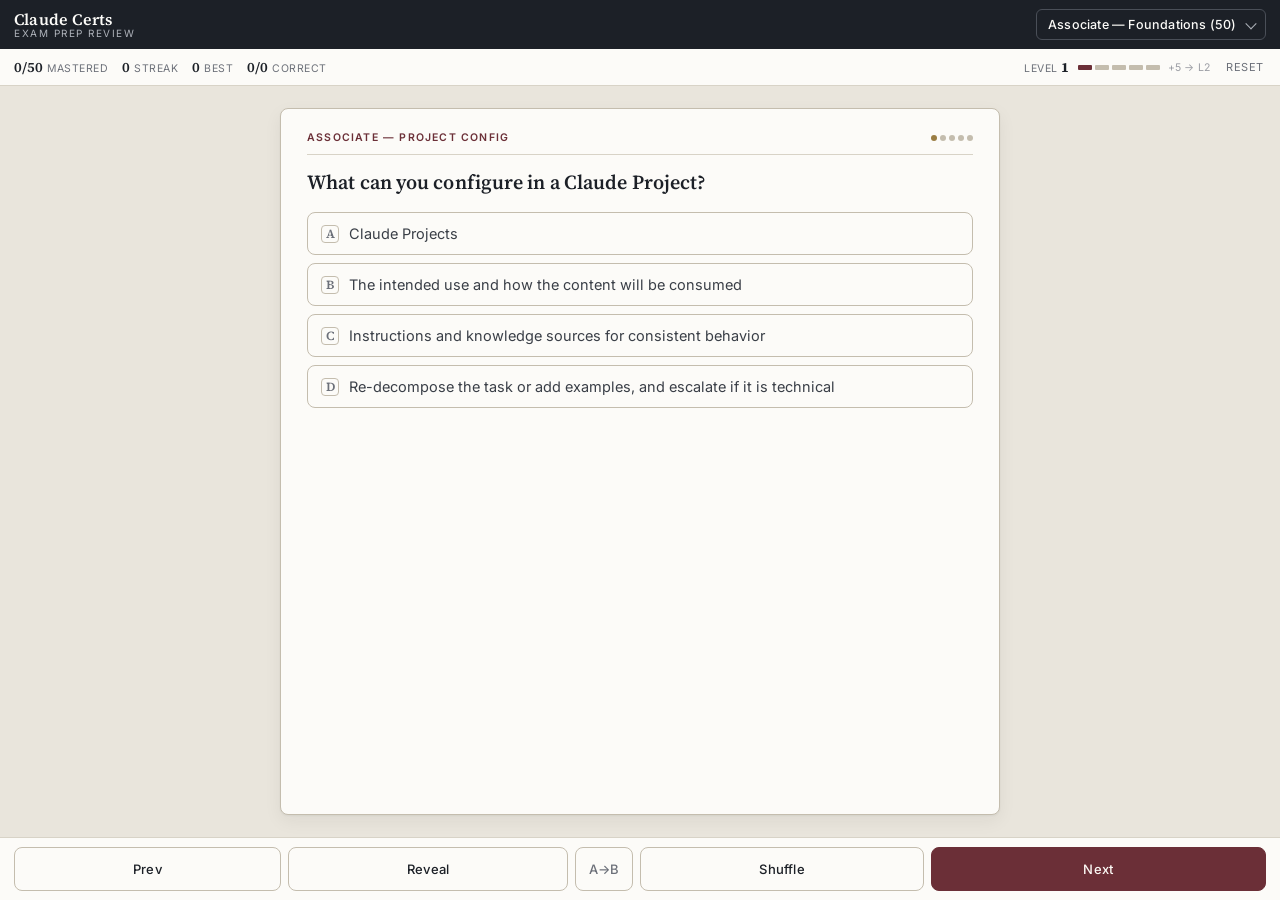
==== claude_certs/index.html @ cadf14af "Add Claude Certifications exam-prep flashcard app (claude_certs) New app at /claude_certs/ reusing t" ====
<!DOCTYPE html>
<html lang="en">
<head>
  <meta charset="UTF-8" />
  <meta name="viewport" content="width=device-width, initial-scale=1.0, viewport-fit=cover, maximum-scale=1.0, user-scalable=no" />
  <meta name="theme-color" content="#1c2027" />
  <meta name="description" content="Exam-prep multiple-choice review for the Claude certifications: Associate, Developer, and Architect." />
  <link rel="manifest" href="manifest.webmanifest" />
  <link rel="apple-touch-icon" href="icons/icon-192.png" />
  <link rel="preconnect" href="https://fonts.googleapis.com" />
  <link rel="preconnect" href="https://fonts.gstatic.com" crossorigin />
  <link href="https://fonts.googleapis.com/css2?family=Source+Serif+4:opsz,wght@8..60,400;8..60,600;8..60,700&family=Inter:wght@400;500;600&display=swap" rel="stylesheet" />
  <link rel="stylesheet" href="styles.css" />
  <title>Claude Certifications — Exam Prep</title>
</head>
<body>
  <!-- HEADER -->
  <header class="topbar">
    <div class="brand">
      <span class="brand-name">Claude Certs</span>
      <span class="brand-sub">Exam Prep Review</span>
    </div>
    <label class="cat-select-wrap" aria-label="Category">
      <select id="catSelect" class="cat-select"></select>
    </label>
  </header>

  <!-- STATUS STRIP: stats + adaptive level (compact) -->
  <div class="statusbar">
    <div class="stats" id="stats">
      <span class="stat"><b id="statMastered">0</b><span>mastered</span></span>
      <span class="stat"><b id="statStreak">0</b><span>streak</span></span>
      <span class="stat"><b id="statBest">0</b><span>best</span></span>
      <span class="stat"><b id="statScore">0/0</b><span>correct</span></span>
    </div>
    <div class="level" id="level" title="Adaptive difficulty">
      <span class="level-label">Level <b id="levelNum">1</b></span>
      <span class="level-bar" id="levelBar" aria-hidden="true"></span>
      <span class="level-hint" id="levelHint">+5 &rarr; L2</span>
    </div>
    <button class="link-btn" id="resetBtn" type="button">Reset</button>
  </div>

  <!-- CARD STAGE (~80% of viewport) -->
  <main class="stage">
    <article class="card" id="card">
      <div class="card-meta">
        <span class="concept" id="cardConcept">&mdash;</span>
        <span class="card-diff" id="cardDiff" title="Card difficulty" aria-label="Card difficulty"></span>
      </div>
      <h1 class="question" id="cardPrompt">&mdash;</h1>
      <ol class="options" id="options"></ol>
      <section class="answer" id="answerBlock" hidden>
        <div class="ans-line"><span class="ans-key">Prompt</span><span id="abA">&mdash;</span></div>
        <div class="ans-line"><span class="ans-key">Answer</span><span id="abB">&mdash;</span></div>
        <p class="ans-note" id="abNotes">&mdash;</p>
        <div class="ans-tags" id="tagsRow"></div>
      </section>
    </article>
  </main>

  <!-- BOTTOM NAV -->
  <nav class="navbar">
    <button class="nav-btn" id="prevBtn" type="button" aria-label="Previous">Prev</button>
    <button class="nav-btn" id="revealBtn" type="button">Reveal</button>
    <button class="nav-btn" id="dirBtn" type="button" aria-label="Toggle direction">A&rarr;B</button>
    <button class="nav-btn" id="shuffleBtn" type="button">Shuffle</button>
    <button class="nav-btn primary" id="nextBtn" type="button">Next</button>
  </nav>

  <!-- CATEGORY COMPLETE -->
  <div class="overlay" id="completeOverlay" hidden>
    <div class="overlay-card">
      <h2 class="overlay-title">Category complete</h2>
      <p class="overlay-text" id="completeSub">You have mastered every card in this category.</p>
      <div class="overlay-actions">
        <button class="overlay-btn primary" id="restartCatBtn" type="button">Restart category</button>
        <button class="overlay-btn" id="closeOverlayBtn" type="button">Close</button>
      </div>
    </div>
  </div>

  <script src="app.js"></script>
</body>
</html>
---- claude_certs/styles.css ----
/* ============================================================
   World History — Flashcard Review
   Restrained, scholarly aesthetic. Built for fast review.
   ============================================================ */
:root{
  --bg:#e9e5dc;          /* page */
  --surface:#fcfbf8;     /* card */
  --surface-2:#f4f1ea;   /* insets */
  --ink:#1c2027;         /* primary text */
  --ink-soft:#3a3f47;
  --muted:#6c7079;       /* secondary text */
  --faint:#9a9ca3;
  --line:#d8d3c7;        /* hairline borders */
  --line-strong:#c4bdae;
  --accent:#6b2f37;      /* muted oxblood — primary action */
  --accent-soft:#8a4049;
  --on-accent:#fbf8f4;
  --correct:#2f6a4c;
  --correct-bg:#e7efe9;
  --wrong:#8c3a3a;
  --wrong-bg:#f1e5e4;
  --gold:#9a7d43;        /* difficulty marks */
  --radius:8px;
  --serif:'Source Serif 4',Georgia,'Times New Roman',serif;
  --sans:'Inter',system-ui,-apple-system,sans-serif;
}
*{box-sizing:border-box;-webkit-tap-highlight-color:transparent;}
html,body{margin:0;padding:0;height:100%;}
body{
  font-family:var(--sans);
  background:var(--bg);
  color:var(--ink);
  display:flex;flex-direction:column;
  height:100dvh;overflow:hidden;
  padding:env(safe-area-inset-top) env(safe-area-inset-right) 0 env(safe-area-inset-left);
  -webkit-font-smoothing:antialiased;
  font-size:14px;
}

/* ---------- HEADER ---------- */
.topbar{
  flex:0 0 auto;display:flex;align-items:center;justify-content:space-between;
  gap:10px;padding:9px 14px;background:var(--ink);color:var(--surface);
}
.brand{display:flex;flex-direction:column;line-height:1.15;}
.brand-name{font-family:var(--serif);font-weight:600;font-size:16px;letter-spacing:.2px;}
.brand-sub{font-size:10px;letter-spacing:1.5px;text-transform:uppercase;color:#aeb2ba;}
.cat-select-wrap{position:relative;display:inline-flex;}
.cat-select{
  appearance:none;-webkit-appearance:none;
  font-family:var(--sans);font-size:12.5px;font-weight:500;color:var(--surface);
  background:transparent;border:1px solid #4a4f58;border-radius:6px;
  padding:7px 28px 7px 11px;cursor:pointer;letter-spacing:.2px;
}
.cat-select-wrap::after{
  content:"";position:absolute;right:11px;top:50%;width:7px;height:7px;
  border-right:1.5px solid #aeb2ba;border-bottom:1.5px solid #aeb2ba;
  transform:translateY(-65%) rotate(45deg);pointer-events:none;
}
.cat-select option{color:#1c2027;}

/* ---------- STATUS STRIP ---------- */
.statusbar{
  flex:0 0 auto;display:flex;align-items:center;gap:14px;
  padding:7px 14px;background:var(--surface);border-bottom:1px solid var(--line);
  overflow-x:auto;scrollbar-width:none;white-space:nowrap;
}
.statusbar::-webkit-scrollbar{display:none;}
.stats{display:flex;gap:14px;align-items:center;}
.stat{display:flex;align-items:baseline;gap:4px;font-size:10.5px;color:var(--muted);
  text-transform:uppercase;letter-spacing:.5px;}
.stat b{font-family:var(--serif);font-size:14px;font-weight:600;color:var(--ink);letter-spacing:0;}
.level{display:flex;align-items:center;gap:8px;margin-left:auto;}
.level-label{font-size:10.5px;text-transform:uppercase;letter-spacing:.5px;color:var(--muted);}
.level-label b{font-family:var(--serif);font-size:14px;color:var(--ink);}
.level-bar{display:inline-flex;gap:3px;}
.level-bar i{width:14px;height:5px;border-radius:1px;background:var(--line-strong);transition:background .25s;}
.level-bar i.on{background:var(--accent);}
.level-hint{font-size:10.5px;color:var(--faint);letter-spacing:.2px;}
.level.bump .level-label b{color:var(--accent);}
.link-btn{
  font-family:var(--sans);font-size:11px;color:var(--muted);background:none;border:none;
  cursor:pointer;text-transform:uppercase;letter-spacing:.6px;padding:4px 2px;
}
.link-btn:hover{color:var(--accent);}

/* ---------- STAGE / CARD (~80%) ---------- */
.stage{
  flex:1 1 auto;min-height:0;display:flex;
  padding:16px 14px;overflow:hidden;
}
.card{
  flex:1 1 auto;display:flex;flex-direction:column;min-height:0;
  background:var(--surface);border:1px solid var(--line-strong);border-radius:var(--radius);
  box-shadow:0 1px 2px rgba(28,32,39,.05),0 6px 18px rgba(28,32,39,.06);
  padding:16px 18px;max-width:720px;width:100%;margin:0 auto;
}
.card-meta{
  display:flex;align-items:center;justify-content:space-between;gap:10px;
  padding-bottom:10px;margin-bottom:12px;border-bottom:1px solid var(--line);
}
.concept{
  font-size:10.5px;font-weight:600;letter-spacing:1.2px;text-transform:uppercase;
  color:var(--accent);
}
.card-diff{display:inline-flex;gap:3px;align-items:center;flex:0 0 auto;}
.card-diff i{width:6px;height:6px;border-radius:50%;background:var(--line-strong);}
.card-diff i.on{background:var(--gold);}
.question{
  font-family:var(--serif);font-weight:600;font-size:19px;line-height:1.34;
  margin:2px 0 16px;color:var(--ink);letter-spacing:.1px;
}
.options{
  list-style:none;margin:0;padding:0;display:flex;flex-direction:column;gap:8px;
}
.opt{
  display:flex;align-items:flex-start;gap:10px;width:100%;text-align:left;
  font-family:var(--sans);font-size:14px;line-height:1.32;color:var(--ink-soft);
  background:var(--surface);border:1px solid var(--line-strong);border-radius:var(--radius);
  padding:11px 13px;cursor:pointer;transition:border-color .12s,background .12s;
}
.opt:hover{border-color:var(--muted);}
.opt .opt-key{
  flex:0 0 auto;font-family:var(--serif);font-weight:600;font-size:12.5px;color:var(--muted);
  width:18px;height:18px;display:flex;align-items:center;justify-content:center;
  border:1px solid var(--line-strong);border-radius:4px;margin-top:1px;
}
.opt[disabled]{cursor:default;}
.opt.correct{background:var(--correct-bg);border-color:var(--correct);color:var(--ink);}
.opt.correct .opt-key{border-color:var(--correct);color:var(--correct);}
.opt.wrong{background:var(--wrong-bg);border-color:var(--wrong);color:var(--ink);}
.opt.wrong .opt-key{border-color:var(--wrong);color:var(--wrong);}
.opt.dim{opacity:.55;}

/* ---------- ANSWER PANEL ---------- */
.answer{
  margin-top:14px;padding-top:14px;border-top:1px solid var(--line);
  overflow-y:auto;min-height:0;
}
.ans-line{display:flex;gap:10px;font-size:13.5px;line-height:1.4;margin-bottom:7px;color:var(--ink-soft);}
.ans-key{
  flex:0 0 64px;font-size:10px;text-transform:uppercase;letter-spacing:.8px;color:var(--faint);
  padding-top:2px;
}
.ans-line span:last-child{font-family:var(--serif);}
.ans-note{
  font-size:13px;line-height:1.5;color:var(--muted);margin:10px 0 0;
  padding-top:10px;border-top:1px dotted var(--line);font-style:normal;
}
.ans-tags{display:flex;flex-wrap:wrap;gap:6px;margin-top:12px;}
.tag{
  font-size:10.5px;letter-spacing:.3px;color:var(--muted);background:var(--surface-2);
  border:1px solid var(--line);border-radius:999px;padding:2px 9px;
}

/* ---------- BOTTOM NAV ---------- */
.navbar{
  flex:0 0 auto;display:flex;gap:7px;
  padding:9px 14px calc(9px + env(safe-area-inset-bottom));
  background:var(--surface);border-top:1px solid var(--line);
}
.nav-btn{
  flex:1 1 auto;min-height:44px;font-family:var(--sans);font-size:13px;font-weight:500;
  color:var(--ink);background:var(--surface);border:1px solid var(--line-strong);
  border-radius:var(--radius);cursor:pointer;letter-spacing:.2px;
  transition:background .12s,border-color .12s;padding:0 6px;
}
.nav-btn:hover{background:var(--surface-2);}
.nav-btn:active{background:#ece8df;}
.nav-btn#dirBtn{flex:0 0 auto;min-width:58px;color:var(--muted);}
.nav-btn.primary{background:var(--accent);border-color:var(--accent);color:var(--on-accent);flex:1.3 1 auto;}
.nav-btn.primary:hover{background:var(--accent-soft);}

/* ---------- OVERLAY ---------- */
.overlay{
  position:fixed;inset:0;z-index:50;display:flex;align-items:center;justify-content:center;
  background:rgba(28,32,39,.55);backdrop-filter:blur(2px);padding:24px;
}
.overlay[hidden]{display:none;}
.overlay-card{
  background:var(--surface);border:1px solid var(--line-strong);border-radius:10px;
  box-shadow:0 16px 48px rgba(28,32,39,.28);padding:26px 24px;max-width:380px;text-align:center;
}
.overlay-title{
  font-family:var(--serif);font-weight:700;font-size:22px;margin:0 0 8px;color:var(--ink);
}
.overlay-text{font-size:13.5px;line-height:1.5;color:var(--muted);margin:0 0 20px;}
.overlay-actions{display:flex;gap:9px;justify-content:center;}
.overlay-btn{
  font-family:var(--sans);font-size:13px;font-weight:500;padding:10px 16px;cursor:pointer;
  border:1px solid var(--line-strong);border-radius:var(--radius);background:var(--surface);color:var(--ink);
}
.overlay-btn:hover{background:var(--surface-2);}
.overlay-btn.primary{background:var(--accent);border-color:var(--accent);color:var(--on-accent);}
.overlay-btn.primary:hover{background:var(--accent-soft);}

/* ---------- larger screens ---------- */
@media(min-width:640px){
  body{font-size:15px;}
  .question{font-size:21px;}
  .opt{font-size:14.5px;}
  .stage{padding:22px 18px;}
  .card{padding:22px 26px;}
}
@media(min-height:780px){
  .question{font-size:20px;}
}
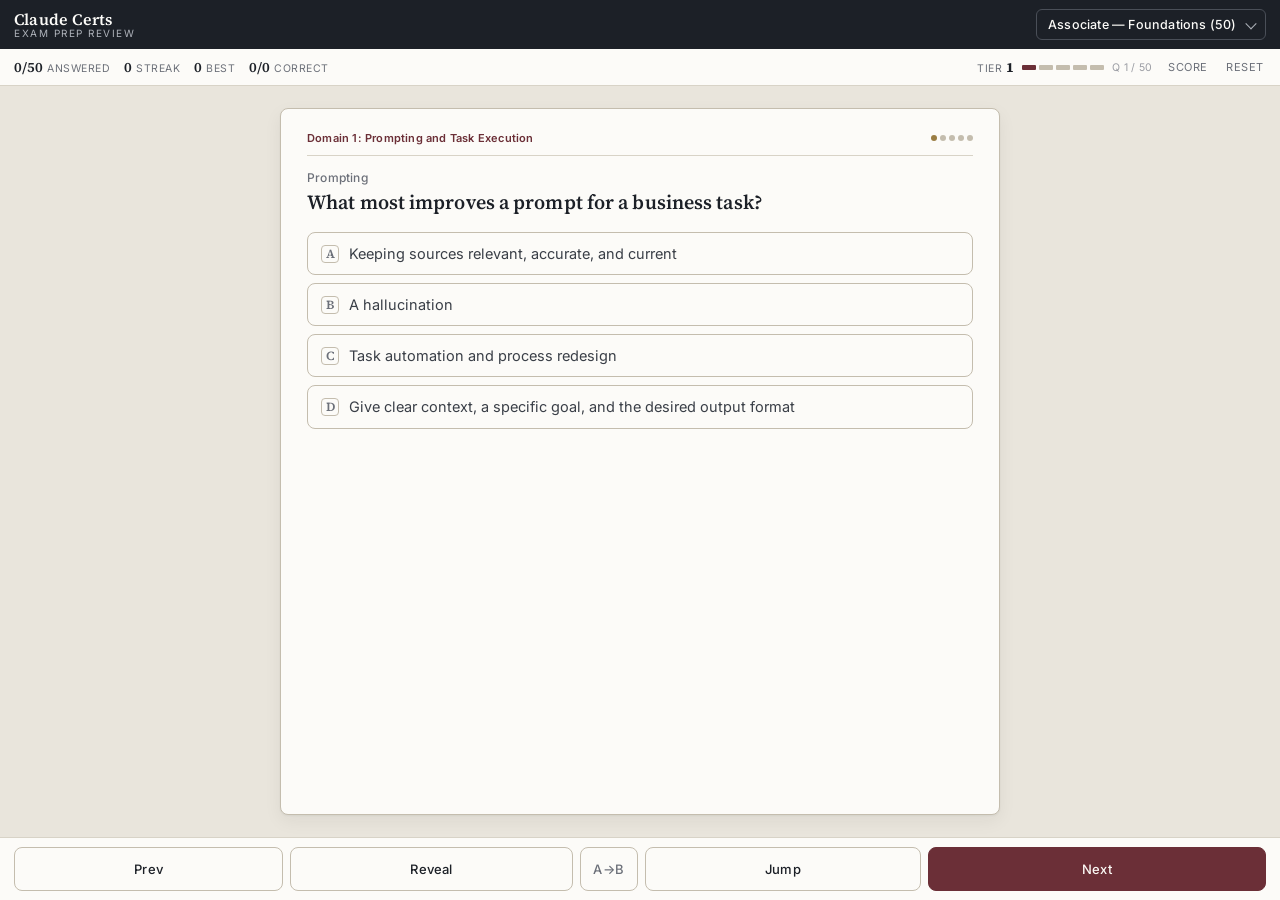
==== commit da620d8b: "claude_certs: section labels, easiest-first order, per-section scoring - Label every question with i" ====
--- a/claude_certs/index.html
+++ b/claude_certs/index.html
@@ -25,19 +25,20 @@
     </label>
   </header>
 
-  <!-- STATUS STRIP: stats + adaptive level (compact) -->
+  <!-- STATUS STRIP: progress + current tier (compact) -->
   <div class="statusbar">
     <div class="stats" id="stats">
-      <span class="stat"><b id="statMastered">0</b><span>mastered</span></span>
+      <span class="stat"><b id="statMastered">0/0</b><span>answered</span></span>
       <span class="stat"><b id="statStreak">0</b><span>streak</span></span>
       <span class="stat"><b id="statBest">0</b><span>best</span></span>
       <span class="stat"><b id="statScore">0/0</b><span>correct</span></span>
     </div>
-    <div class="level" id="level" title="Adaptive difficulty">
-      <span class="level-label">Level <b id="levelNum">1</b></span>
+    <div class="level" id="level" title="Current question difficulty tier">
+      <span class="level-label">Tier <b id="levelNum">1</b></span>
       <span class="level-bar" id="levelBar" aria-hidden="true"></span>
-      <span class="level-hint" id="levelHint">+5 &rarr; L2</span>
+      <span class="level-hint" id="levelHint">Q 1 / 50</span>
     </div>
+    <button class="link-btn" id="resultsBtn" type="button">Score</button>
     <button class="link-btn" id="resetBtn" type="button">Reset</button>
   </div>
 
@@ -48,6 +49,7 @@
         <span class="concept" id="cardConcept">&mdash;</span>
         <span class="card-diff" id="cardDiff" title="Card difficulty" aria-label="Card difficulty"></span>
       </div>
+      <div class="card-topic" id="cardTopic">&mdash;</div>
       <h1 class="question" id="cardPrompt">&mdash;</h1>
       <ol class="options" id="options"></ol>
       <section class="answer" id="answerBlock" hidden>
@@ -64,15 +66,23 @@
     <button class="nav-btn" id="prevBtn" type="button" aria-label="Previous">Prev</button>
     <button class="nav-btn" id="revealBtn" type="button">Reveal</button>
     <button class="nav-btn" id="dirBtn" type="button" aria-label="Toggle direction">A&rarr;B</button>
-    <button class="nav-btn" id="shuffleBtn" type="button">Shuffle</button>
+    <button class="nav-btn" id="shuffleBtn" type="button" title="Jump to next unanswered">Jump</button>
     <button class="nav-btn primary" id="nextBtn" type="button">Next</button>
   </nav>
 
-  <!-- CATEGORY COMPLETE -->
+  <!-- CATEGORY RESULTS -->
   <div class="overlay" id="completeOverlay" hidden>
-    <div class="overlay-card">
-      <h2 class="overlay-title">Category complete</h2>
-      <p class="overlay-text" id="completeSub">You have mastered every card in this category.</p>
+    <div class="overlay-card results-card">
+      <h2 class="overlay-title" id="resultTitle">Results</h2>
+      <p class="overlay-text" id="resultOverall">&mdash;</p>
+      <div class="results" id="resultRows"></div>
+      <div class="prompt-box">
+        <div class="prompt-head">
+          <span>Prompt to generate questions for your weak areas</span>
+          <button class="copy-btn" id="copyPromptBtn" type="button">Copy</button>
+        </div>
+        <textarea class="prompt-text" id="weakPrompt" readonly rows="6" spellcheck="false"></textarea>
+      </div>
       <div class="overlay-actions">
         <button class="overlay-btn primary" id="restartCatBtn" type="button">Restart category</button>
         <button class="overlay-btn" id="closeOverlayBtn" type="button">Close</button>
--- a/claude_certs/styles.css
+++ b/claude_certs/styles.css
@@ -205,3 +205,47 @@
 @media(min-height:780px){
   .question{font-size:20px;}
 }
+
+/* ============================================================
+   Certs-specific: section label, topic, results, weak-area prompt
+   ============================================================ */
+/* the concept slot now carries the exam-domain (section) label */
+.concept{
+  text-transform:none;letter-spacing:.2px;font-size:11px;font-weight:600;
+  line-height:1.3;white-space:normal;
+}
+.card-topic{
+  font-size:12px;font-weight:500;color:var(--muted);letter-spacing:.2px;
+  margin:2px 0 2px;
+}
+.level{cursor:default;}
+
+/* results overlay */
+.results-card{max-width:440px;width:100%;max-height:88dvh;overflow-y:auto;text-align:left;}
+.results-card .overlay-title{text-align:left;font-size:19px;}
+.results-card .overlay-text{text-align:left;margin-bottom:14px;}
+.results{display:flex;flex-direction:column;gap:9px;margin-bottom:16px;}
+.res-row{display:grid;grid-template-columns:1fr auto;grid-template-areas:"dom score" "bar bar";gap:4px 10px;align-items:center;}
+.res-dom{grid-area:dom;font-size:12px;font-weight:500;color:var(--ink);line-height:1.25;}
+.res-score{grid-area:score;font-family:var(--serif);font-size:12.5px;font-weight:600;color:var(--muted);white-space:nowrap;}
+.res-bar{grid-area:bar;height:6px;border-radius:3px;background:var(--surface-2);border:1px solid var(--line);overflow:hidden;}
+.res-bar i{display:block;height:100%;background:var(--correct);}
+.res-row.weak .res-bar i{background:var(--wrong);}
+.res-row.weak .res-score{color:var(--wrong);}
+
+/* weak-area prompt box */
+.prompt-box{border:1px solid var(--line-strong);border-radius:var(--radius);overflow:hidden;margin-bottom:16px;}
+.prompt-head{
+  display:flex;align-items:center;justify-content:space-between;gap:8px;
+  background:var(--surface-2);padding:7px 10px;font-size:11px;font-weight:600;color:var(--muted);
+  border-bottom:1px solid var(--line);
+}
+.copy-btn{
+  font-family:var(--sans);font-size:11px;font-weight:600;color:var(--on-accent);background:var(--accent);
+  border:none;border-radius:6px;padding:4px 12px;cursor:pointer;letter-spacing:.3px;
+}
+.copy-btn:hover{background:var(--accent-soft);}
+.prompt-text{
+  width:100%;border:none;resize:vertical;padding:10px;font-family:var(--sans);font-size:11.5px;
+  line-height:1.45;color:var(--ink-soft);background:var(--surface);outline:none;display:block;
+}
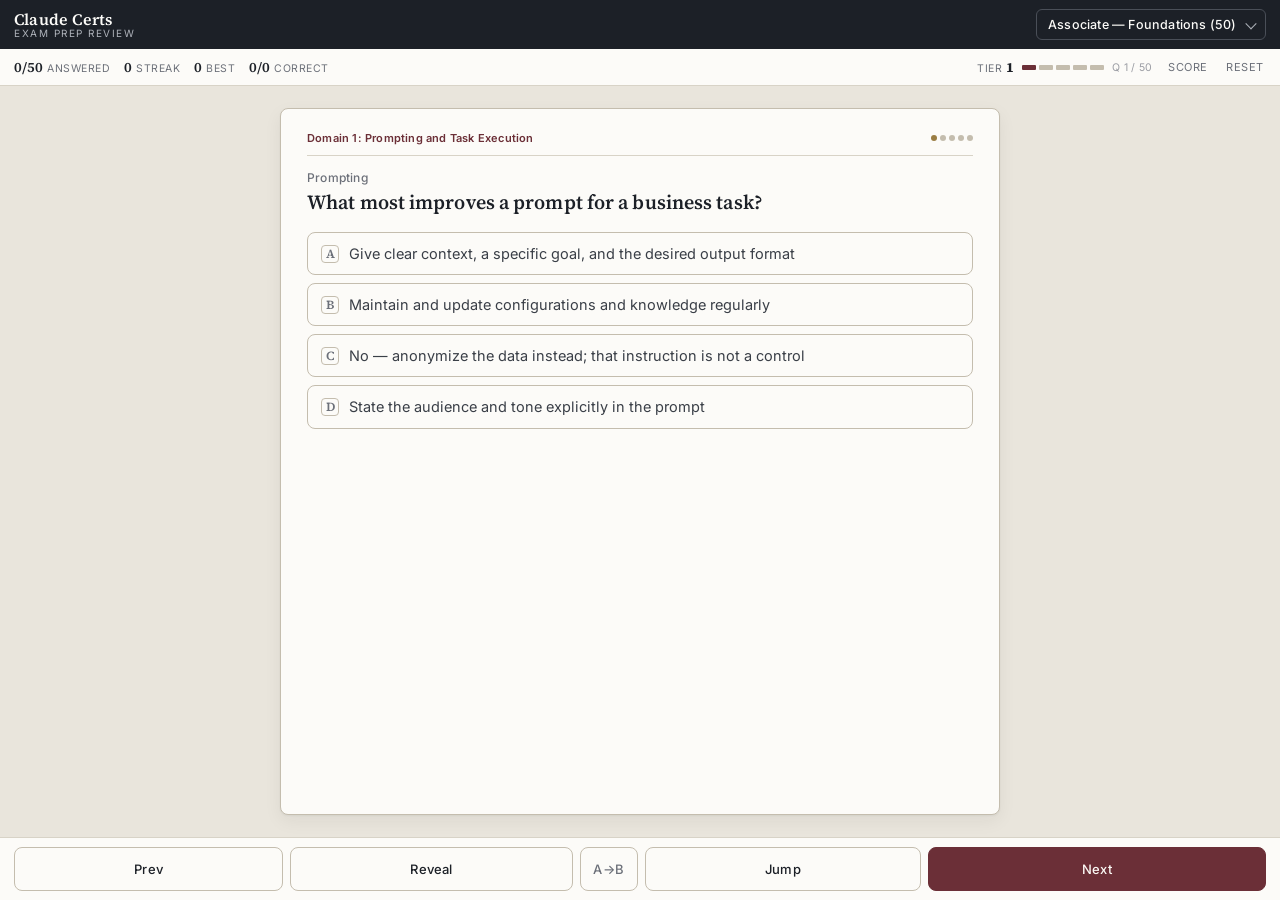
==== commit c2af9940: "claude_certs: auto-advance on correct answers after a 3s explanation On a correct selection, reveal " ====
--- a/claude_certs/index.html
+++ b/claude_certs/index.html
@@ -61,6 +61,13 @@
     </article>
   </main>
 
+  <!-- AUTO-ADVANCE BANNER (correct answers) -->
+  <div class="autoadvance" id="autoAdvance" hidden>
+    <span class="aa-text" id="autoAdvanceText">Correct — next question&hellip;</span>
+    <span class="aa-bar" id="autoAdvanceBar"><i></i></span>
+    <button class="aa-stay" id="stayBtn" type="button">Stay</button>
+  </div>
+
   <!-- BOTTOM NAV -->
   <nav class="navbar">
     <button class="nav-btn" id="prevBtn" type="button" aria-label="Previous">Prev</button>
--- a/claude_certs/styles.css
+++ b/claude_certs/styles.css
@@ -233,6 +233,21 @@
 .res-row.weak .res-bar i{background:var(--wrong);}
 .res-row.weak .res-score{color:var(--wrong);}
 
+/* auto-advance banner (correct answers) */
+.autoadvance{
+  flex:0 0 auto;display:flex;align-items:center;gap:12px;
+  padding:9px 14px;background:var(--correct-bg);border-top:1px solid var(--correct);
+}
+.autoadvance[hidden]{display:none;}
+.aa-text{font-size:12.5px;font-weight:600;color:var(--correct);white-space:nowrap;}
+.aa-bar{flex:1 1 auto;height:5px;border-radius:3px;background:rgba(47,106,76,.18);overflow:hidden;}
+.aa-bar i{display:block;height:100%;width:100%;background:var(--correct);}
+.aa-stay{
+  flex:0 0 auto;font-family:var(--sans);font-size:11.5px;font-weight:600;color:var(--correct);
+  background:transparent;border:1px solid var(--correct);border-radius:6px;padding:5px 12px;cursor:pointer;
+}
+.aa-stay:hover{background:rgba(47,106,76,.10);}
+
 /* weak-area prompt box */
 .prompt-box{border:1px solid var(--line-strong);border-radius:var(--radius);overflow:hidden;margin-bottom:16px;}
 .prompt-head{
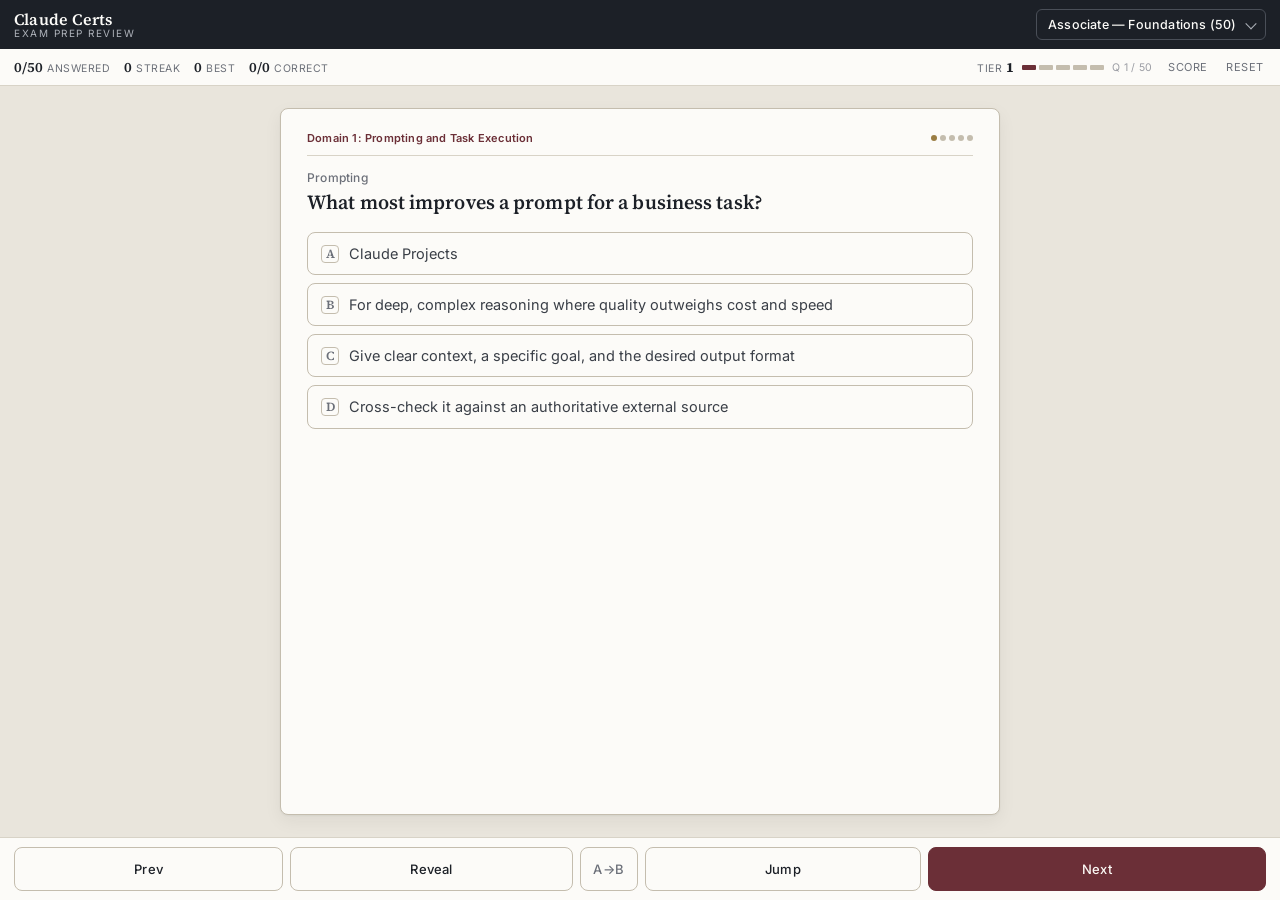
==== commit a986577c: "claude_certs: engine for mastery formats and hand-authored distractors App-side support for four new" ====
--- a/claude_certs/index.html
+++ b/claude_certs/index.html
@@ -49,12 +49,17 @@
         <span class="concept" id="cardConcept">&mdash;</span>
         <span class="card-diff" id="cardDiff" title="Card difficulty" aria-label="Card difficulty"></span>
       </div>
-      <div class="card-topic" id="cardTopic">&mdash;</div>
+      <div class="card-topic-row">
+        <span class="card-topic" id="cardTopic">&mdash;</span>
+        <span class="mastery-badge" id="masteryBadge" hidden>MASTERY</span>
+      </div>
       <h1 class="question" id="cardPrompt">&mdash;</h1>
       <ol class="options" id="options"></ol>
+      <div class="interact" id="interact" hidden></div>
       <section class="answer" id="answerBlock" hidden>
         <div class="ans-line"><span class="ans-key">Prompt</span><span id="abA">&mdash;</span></div>
         <div class="ans-line"><span class="ans-key">Answer</span><span id="abB">&mdash;</span></div>
+        <ul class="rubric" id="abRubric" hidden></ul>
         <p class="ans-note" id="abNotes">&mdash;</p>
         <div class="ans-tags" id="tagsRow"></div>
       </section>
--- a/claude_certs/styles.css
+++ b/claude_certs/styles.css
@@ -233,6 +233,78 @@
 .res-row.weak .res-bar i{background:var(--wrong);}
 .res-row.weak .res-score{color:var(--wrong);}
 
+/* ---------- mastery items ---------- */
+.card-topic-row{display:flex;align-items:center;gap:8px;margin:2px 0;}
+.card-topic{margin:0;}
+.mastery-badge{
+  font-size:9px;font-weight:700;letter-spacing:1px;color:var(--on-accent);
+  background:var(--accent);border-radius:4px;padding:2px 7px;white-space:nowrap;
+}
+.mastery-badge[hidden]{display:none;}
+.interact{display:flex;flex-direction:column;gap:10px;}
+.interact[hidden]{display:none;}
+.interact-hint{font-size:11.5px;color:var(--faint);letter-spacing:.2px;}
+.interact-controls{display:flex;gap:8px;justify-content:flex-end;}
+.check-btn{
+  font-family:var(--sans);font-size:13px;font-weight:600;padding:10px 18px;cursor:pointer;
+  background:var(--accent);border:1px solid var(--accent);border-radius:var(--radius);color:var(--on-accent);
+}
+.check-btn:hover{background:var(--accent-soft);}
+.check-btn:disabled{opacity:.45;cursor:default;}
+.check-btn.ghost{background:var(--surface);color:var(--ink);border-color:var(--line-strong);}
+.check-btn.good-btn{background:var(--correct);border-color:var(--correct);}
+.check-btn.bad-btn{background:var(--wrong);border-color:var(--wrong);}
+.answered-note{font-size:13px;font-weight:600;padding:9px 12px;border-radius:var(--radius);}
+.answered-note.good{color:var(--correct);background:var(--correct-bg);}
+.answered-note.bad{color:var(--wrong);background:var(--wrong-bg);}
+
+/* cloze */
+.cloze-row{display:flex;gap:8px;}
+.cloze-input{
+  flex:1 1 auto;font-family:var(--sans);font-size:15px;padding:10px 12px;
+  border:1px solid var(--line-strong);border-radius:var(--radius);background:var(--surface);
+  color:var(--ink);outline:none;min-width:0;
+}
+.cloze-input:focus{border-color:var(--accent);}
+.cloze-input.good{border-color:var(--correct);background:var(--correct-bg);}
+.cloze-input.bad{border-color:var(--wrong);background:var(--wrong-bg);}
+
+/* order */
+.order-pool{display:flex;flex-direction:column;gap:7px;}
+.order-item{
+  font-family:var(--sans);font-size:13.5px;text-align:left;line-height:1.3;
+  background:var(--surface);border:1px solid var(--line-strong);border-radius:var(--radius);
+  padding:10px 12px;cursor:pointer;color:var(--ink-soft);
+}
+.order-item:hover{border-color:var(--muted);}
+.order-item:disabled{opacity:.4;cursor:default;}
+.order-picked{
+  margin:0;padding:8px 10px 8px 30px;border:1px dashed var(--line-strong);border-radius:var(--radius);
+  min-height:38px;display:flex;flex-direction:column;gap:5px;font-size:13px;color:var(--ink);
+}
+.order-picked.good{border-color:var(--correct);background:var(--correct-bg);}
+.order-picked.bad{border-color:var(--wrong);background:var(--wrong-bg);}
+
+/* match */
+.match-grid{display:grid;grid-template-columns:1fr 1fr;gap:8px;}
+.match-col{display:flex;flex-direction:column;gap:7px;min-width:0;}
+.match-item{
+  font-family:var(--sans);font-size:12.5px;text-align:left;line-height:1.3;
+  background:var(--surface);border:1px solid var(--line-strong);border-radius:var(--radius);
+  padding:9px 10px;cursor:pointer;color:var(--ink-soft);word-wrap:break-word;
+}
+.match-item:hover{border-color:var(--muted);}
+.match-item.sel{border-color:var(--accent);background:#f6ecec;}
+.match-item.paired{border-color:var(--gold);opacity:.75;}
+.match-item.locked{cursor:default;}
+.match-grid.good .match-item{border-color:var(--correct);background:var(--correct-bg);opacity:1;}
+.match-grid.bad .match-item.paired{border-color:var(--wrong);background:var(--wrong-bg);}
+
+/* rubric */
+.rubric{margin:4px 0 8px;padding-left:20px;font-size:13px;line-height:1.5;color:var(--ink-soft);}
+.rubric li{margin-bottom:3px;}
+.rubric[hidden]{display:none;}
+
 /* auto-advance banner (correct answers) */
 .autoadvance{
   flex:0 0 auto;display:flex;align-items:center;gap:12px;
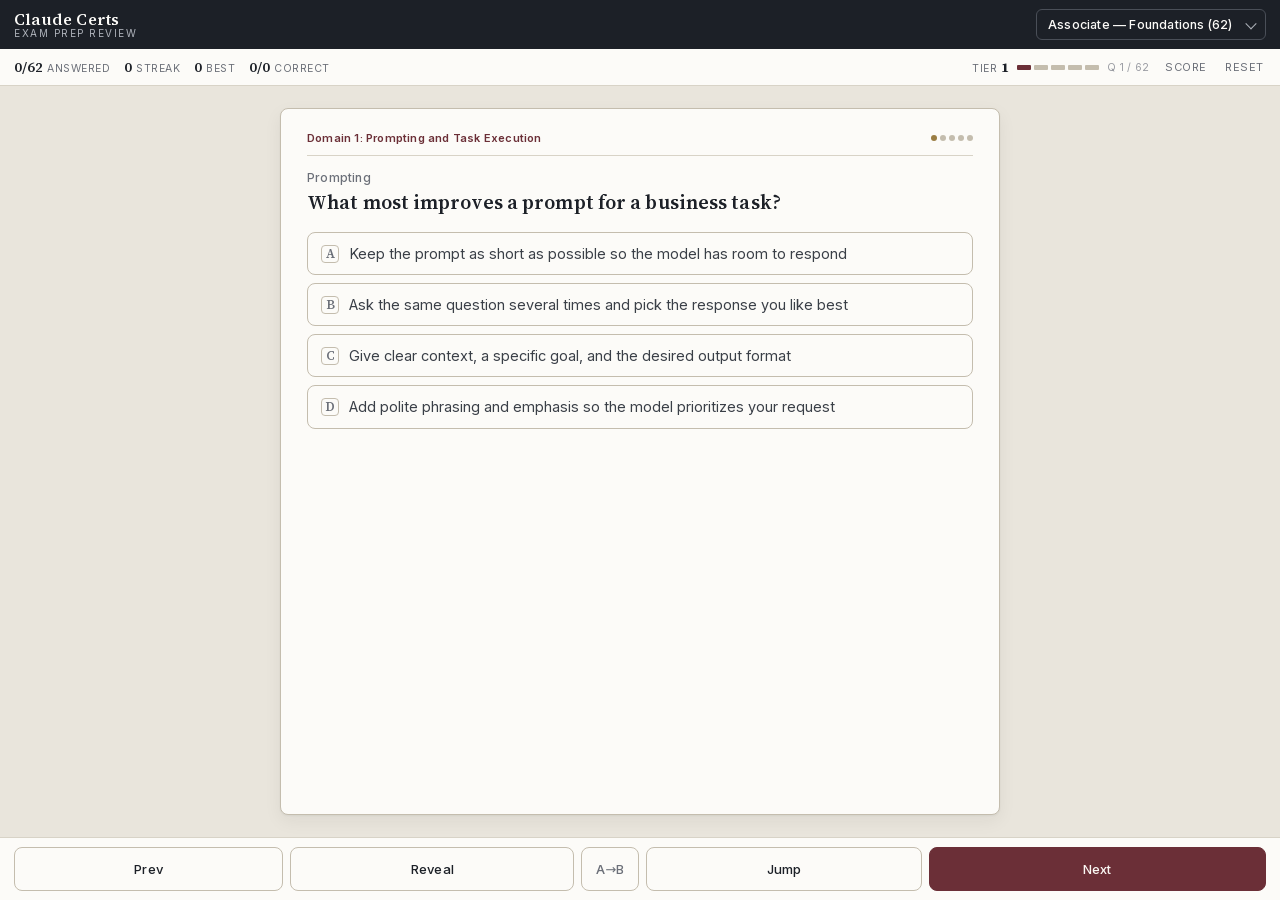
==== commit c69ff04a: "claude_certs: full offline PWA — bundle fonts, pre-cache deck, iOS install meta Make the Claude Cert" ====
--- a/claude_certs/index.html
+++ b/claude_certs/index.html
@@ -7,9 +7,12 @@
   <meta name="description" content="Exam-prep multiple-choice review for the Claude certifications: Associate, Developer, and Architect." />
   <link rel="manifest" href="manifest.webmanifest" />
   <link rel="apple-touch-icon" href="icons/icon-192.png" />
-  <link rel="preconnect" href="https://fonts.googleapis.com" />
-  <link rel="preconnect" href="https://fonts.gstatic.com" crossorigin />
-  <link href="https://fonts.googleapis.com/css2?family=Source+Serif+4:opsz,wght@8..60,400;8..60,600;8..60,700&family=Inter:wght@400;500;600&display=swap" rel="stylesheet" />
+  <link rel="apple-touch-icon" sizes="192x192" href="icons/icon-192.png" />
+  <meta name="apple-mobile-web-app-capable" content="yes" />
+  <meta name="mobile-web-app-capable" content="yes" />
+  <meta name="apple-mobile-web-app-status-bar-style" content="black-translucent" />
+  <meta name="apple-mobile-web-app-title" content="Claude Certs" />
+  <link rel="stylesheet" href="fonts.css" />
   <link rel="stylesheet" href="styles.css" />
   <title>Claude Certifications — Exam Prep</title>
 </head>
--- a/claude_certs/fonts.css
+++ b/claude_certs/fonts.css
@@ -0,0 +1,16 @@
+/* Self-hosted fonts — bundled for full offline operation (no Google Fonts).
+   Both are variable fonts, so one file covers the whole weight range. */
+@font-face {
+  font-family: 'Source Serif 4';
+  font-style: normal;
+  font-weight: 400 700;
+  font-display: swap;
+  src: url('fonts/source-serif-4.woff2') format('woff2');
+}
+@font-face {
+  font-family: 'Inter';
+  font-style: normal;
+  font-weight: 400 600;
+  font-display: swap;
+  src: url('fonts/inter.woff2') format('woff2');
+}
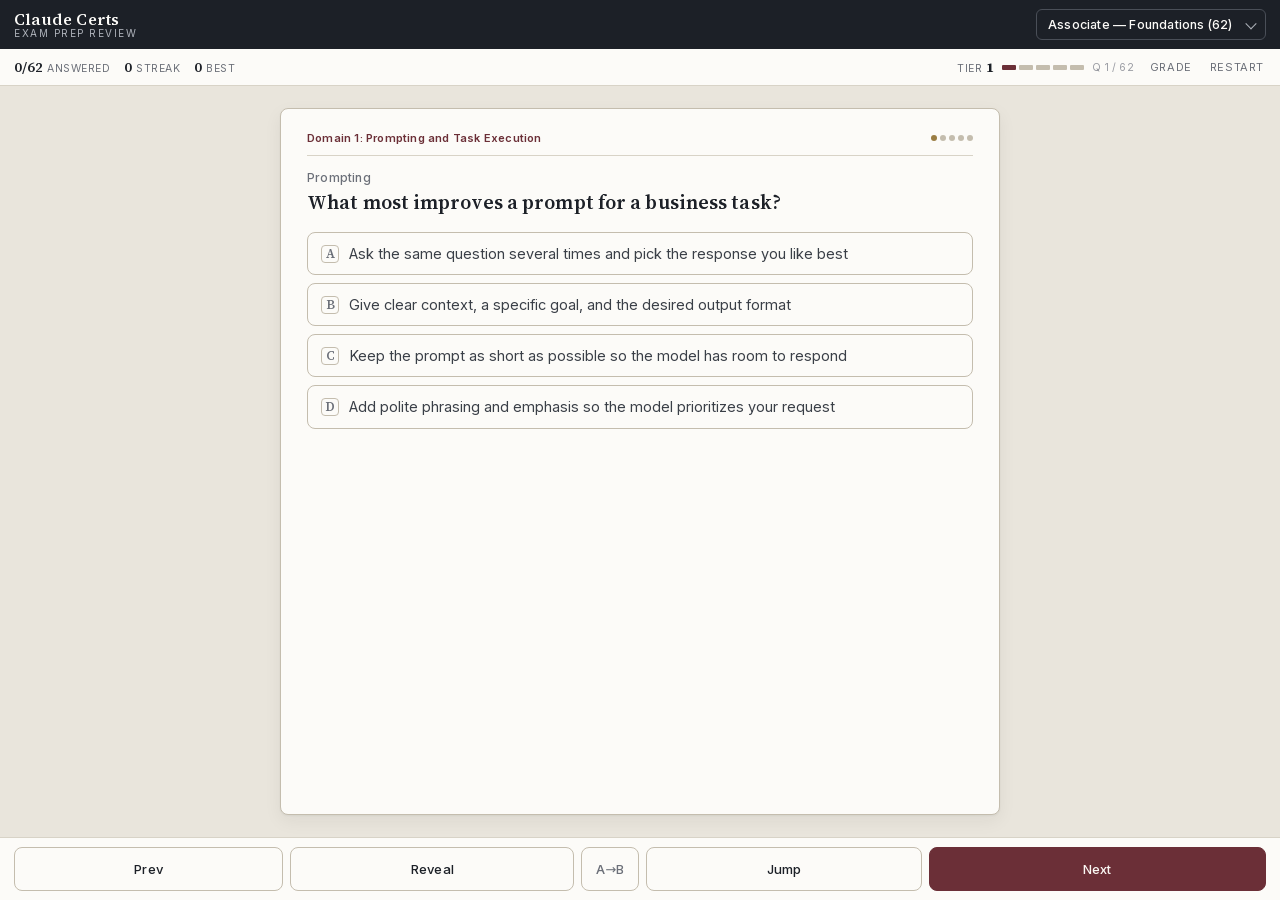
==== commit 8cf3e6c5: "claude_certs: restart-confirm, final-only grading, bold correct-answer highlight Three review-experi" ====
--- a/claude_certs/index.html
+++ b/claude_certs/index.html
@@ -34,15 +34,14 @@
       <span class="stat"><b id="statMastered">0/0</b><span>answered</span></span>
       <span class="stat"><b id="statStreak">0</b><span>streak</span></span>
       <span class="stat"><b id="statBest">0</b><span>best</span></span>
-      <span class="stat"><b id="statScore">0/0</b><span>correct</span></span>
     </div>
     <div class="level" id="level" title="Current question difficulty tier">
       <span class="level-label">Tier <b id="levelNum">1</b></span>
       <span class="level-bar" id="levelBar" aria-hidden="true"></span>
       <span class="level-hint" id="levelHint">Q 1 / 50</span>
     </div>
-    <button class="link-btn" id="resultsBtn" type="button">Score</button>
-    <button class="link-btn" id="resetBtn" type="button">Reset</button>
+    <button class="link-btn" id="resultsBtn" type="button">Grade</button>
+    <button class="link-btn" id="resetBtn" type="button">Restart</button>
   </div>
 
   <!-- CARD STAGE (~80% of viewport) -->
@@ -89,6 +88,11 @@
   <div class="overlay" id="completeOverlay" hidden>
     <div class="overlay-card results-card">
       <h2 class="overlay-title" id="resultTitle">Results</h2>
+      <div class="final-grade" id="finalGrade">
+        <span class="fg-score" id="fgScore">&mdash;</span>
+        <span class="fg-pct" id="fgPct">&mdash;</span>
+        <span class="fg-label" id="fgLabel">correct</span>
+      </div>
       <p class="overlay-text" id="resultOverall">&mdash;</p>
       <div class="results" id="resultRows"></div>
       <div class="prompt-box">
--- a/claude_certs/styles.css
+++ b/claude_certs/styles.css
@@ -126,11 +126,29 @@
   border:1px solid var(--line-strong);border-radius:4px;margin-top:1px;
 }
 .opt[disabled]{cursor:default;}
-.opt.correct{background:var(--correct-bg);border-color:var(--correct);color:var(--ink);}
-.opt.correct .opt-key{border-color:var(--correct);color:var(--correct);}
-.opt.wrong{background:var(--wrong-bg);border-color:var(--wrong);color:var(--ink);}
-.opt.wrong .opt-key{border-color:var(--wrong);color:var(--wrong);}
-.opt.dim{opacity:.55;}
+/* Correct answer: bold green highlight + a "CORRECT" badge, so a miss
+   never looks like an accident. */
+.opt.correct{
+  background:var(--correct-bg);border:2px solid var(--correct);color:var(--ink);
+  font-weight:600;padding:10px 12px;
+}
+.opt.correct .opt-key{border-color:var(--correct);color:#fff;background:var(--correct);}
+.opt.correct::after{
+  content:'✓ CORRECT';margin-left:auto;flex:0 0 auto;align-self:center;
+  font-family:var(--sans);font-size:10px;font-weight:700;letter-spacing:.6px;
+  color:#fff;background:var(--correct);border-radius:5px;padding:3px 7px;
+}
+/* Your wrong pick: red highlight + a "YOUR ANSWER" badge. */
+.opt.wrong{
+  background:var(--wrong-bg);border:2px solid var(--wrong);color:var(--ink);padding:10px 12px;
+}
+.opt.wrong .opt-key{border-color:var(--wrong);color:#fff;background:var(--wrong);}
+.opt.wrong::after{
+  content:'✗ YOUR ANSWER';margin-left:auto;flex:0 0 auto;align-self:center;
+  font-family:var(--sans);font-size:10px;font-weight:700;letter-spacing:.6px;
+  color:#fff;background:var(--wrong);border-radius:5px;padding:3px 7px;
+}
+.opt.dim{opacity:.5;}
 
 /* ---------- ANSWER PANEL ---------- */
 .answer{
@@ -184,6 +202,21 @@
 .overlay-title{
   font-family:var(--serif);font-weight:700;font-size:22px;margin:0 0 8px;color:var(--ink);
 }
+/* Big final grade — the only place the score is revealed. */
+.final-grade{
+  display:flex;flex-direction:column;align-items:center;gap:2px;
+  margin:4px 0 16px;padding:16px 12px;border-radius:12px;
+  border:2px solid var(--line-strong);background:var(--surface-2);
+}
+.final-grade.pass{border-color:var(--correct);background:var(--correct-bg);}
+.final-grade.mid{border-color:#b8862f;background:#f5ecda;}
+.final-grade.fail{border-color:var(--wrong);background:var(--wrong-bg);}
+.fg-score{font-family:var(--serif);font-weight:700;font-size:38px;line-height:1;color:var(--ink);}
+.fg-pct{font-family:var(--serif);font-weight:600;font-size:17px;color:var(--muted);margin-top:3px;}
+.final-grade.pass .fg-pct{color:var(--correct);}
+.final-grade.mid .fg-pct{color:#8a6316;}
+.final-grade.fail .fg-pct{color:var(--wrong);}
+.fg-label{font-family:var(--sans);font-size:10.5px;letter-spacing:1px;text-transform:uppercase;color:var(--muted);margin-top:4px;}
 .overlay-text{font-size:13.5px;line-height:1.5;color:var(--muted);margin:0 0 20px;}
 .overlay-actions{display:flex;gap:9px;justify-content:center;}
 .overlay-btn{
